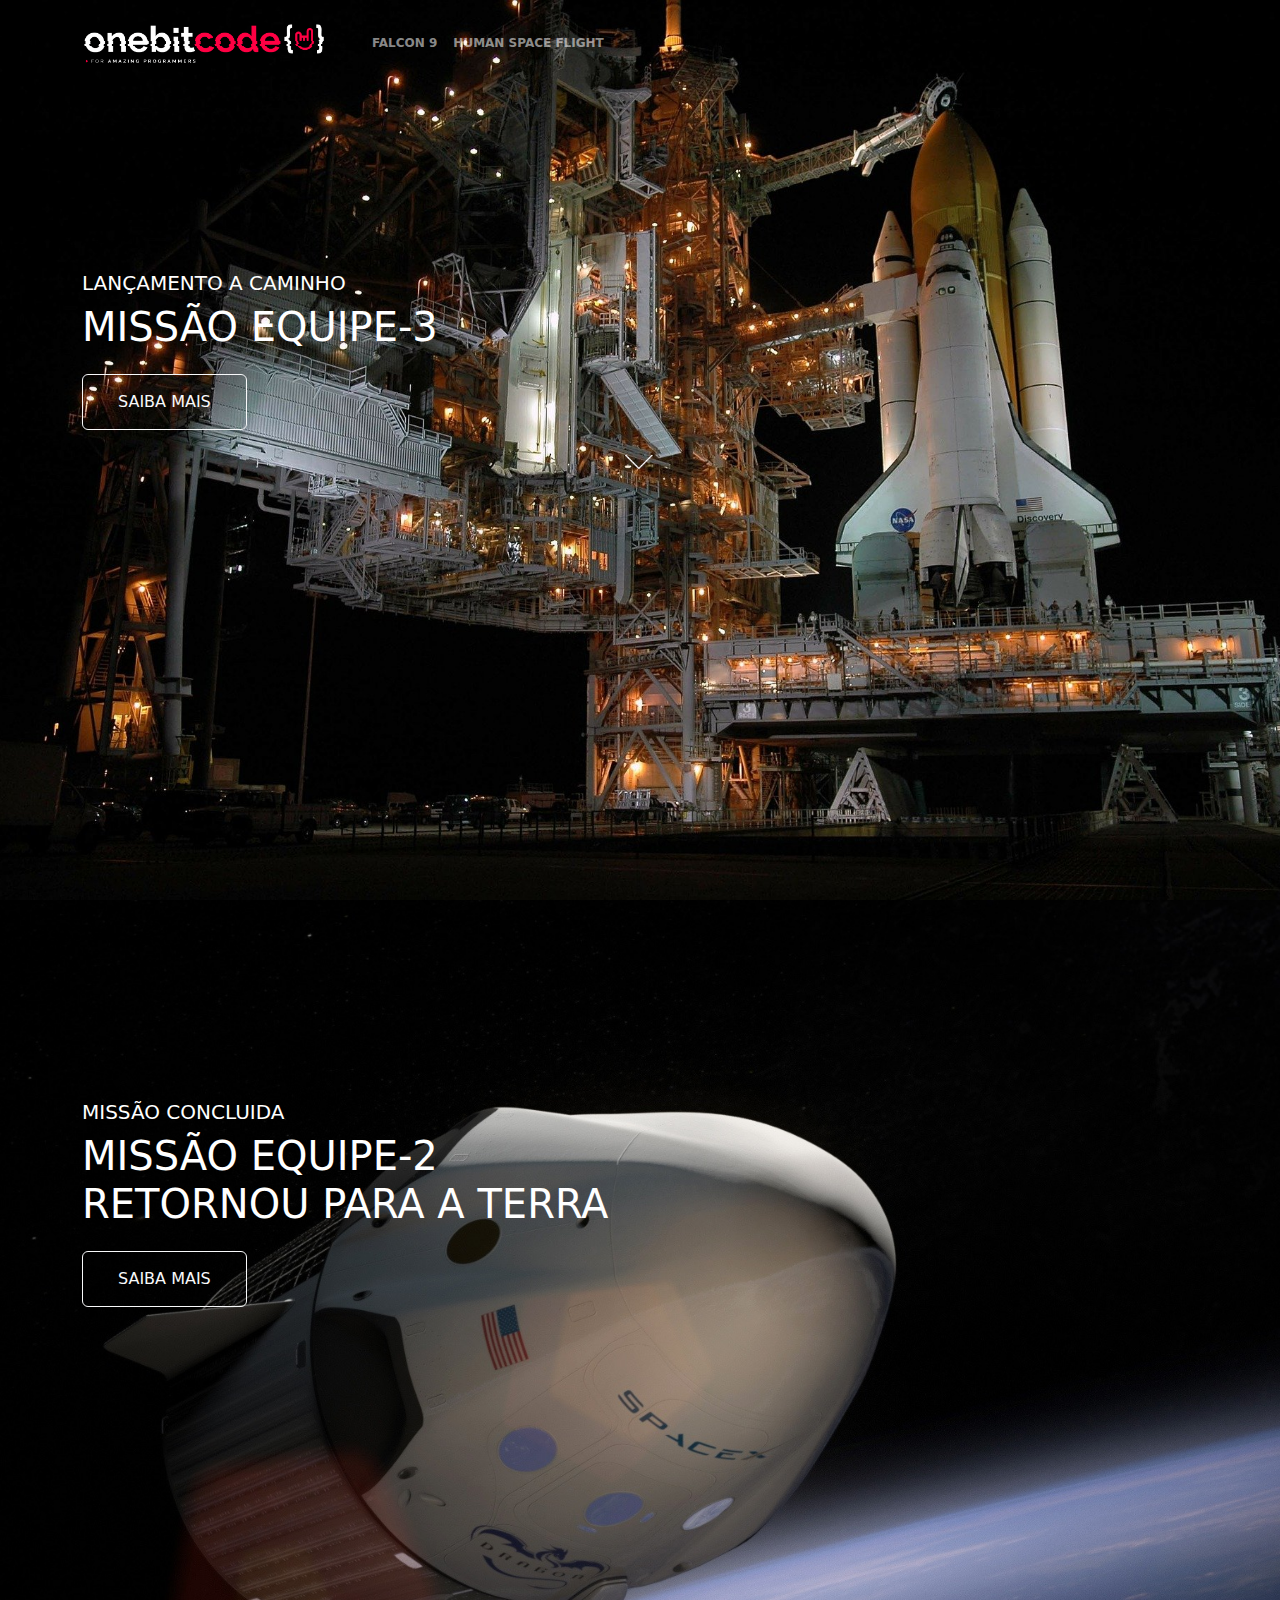
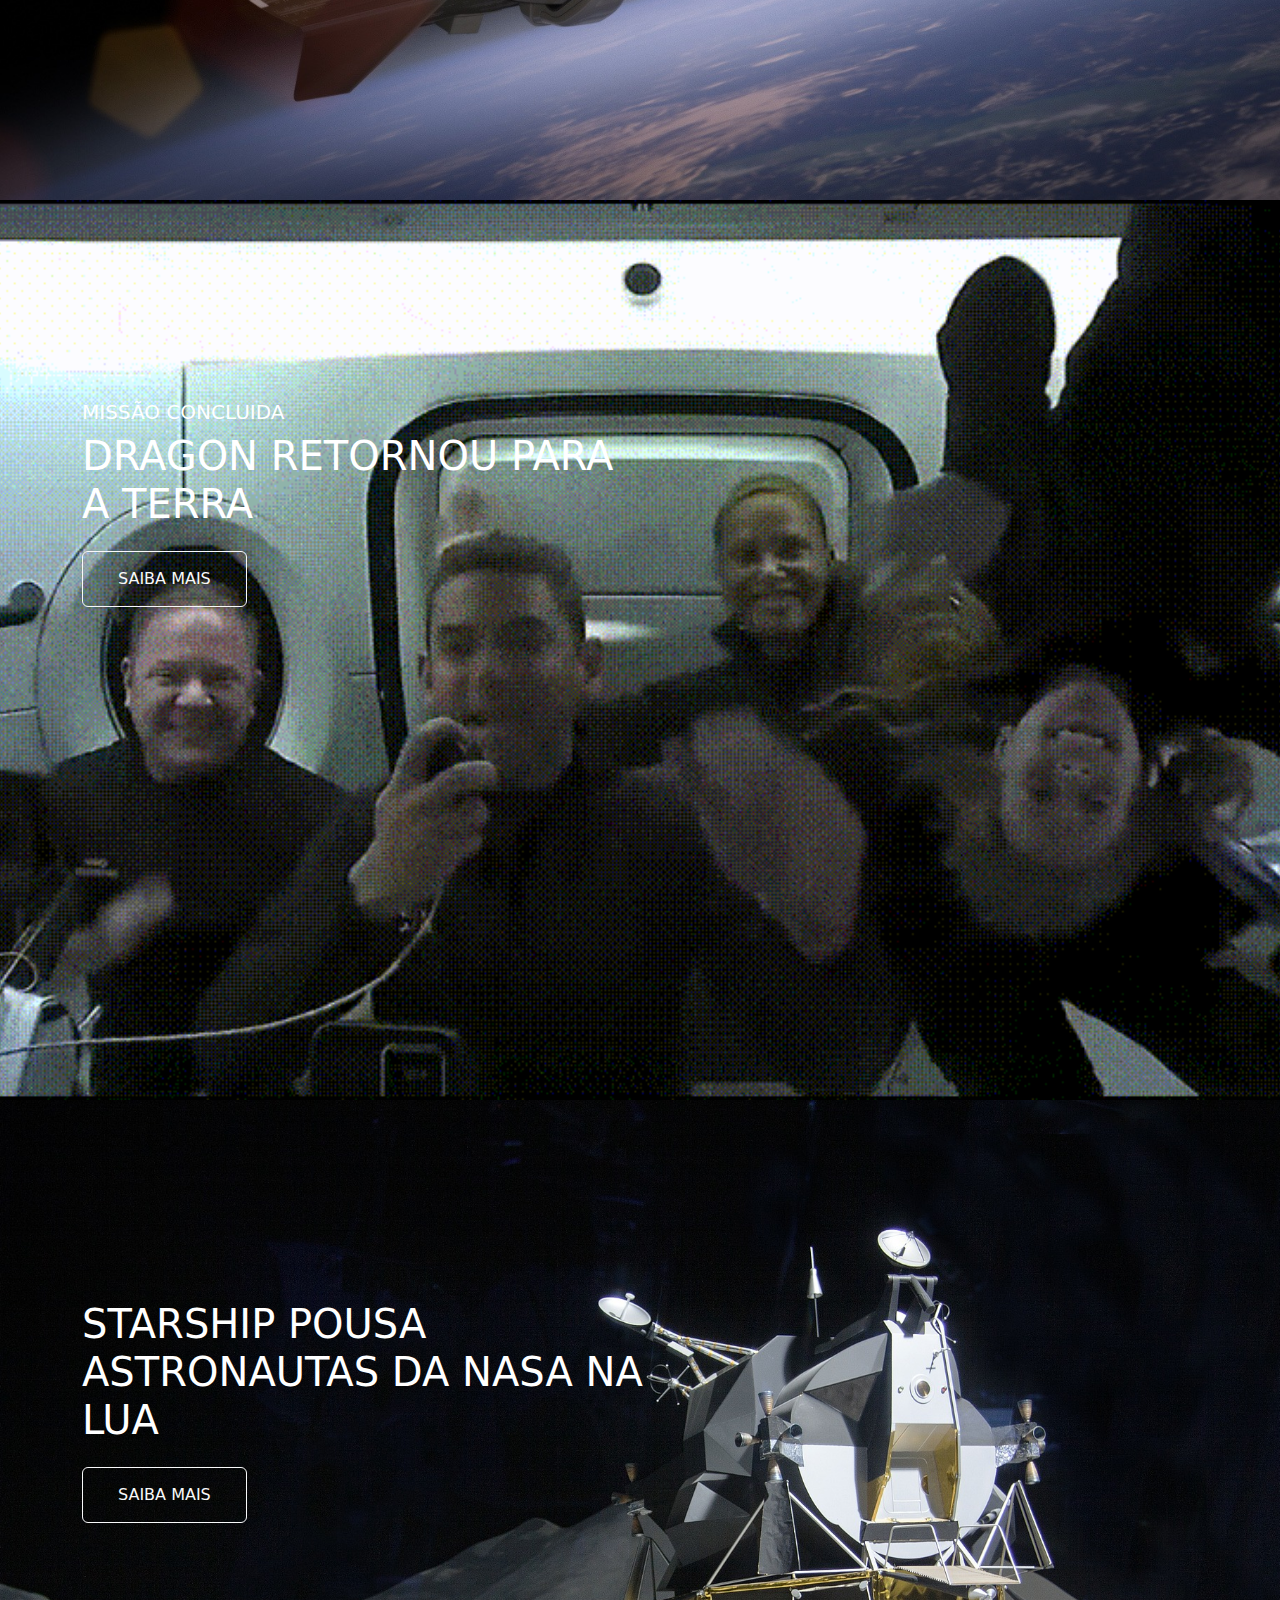
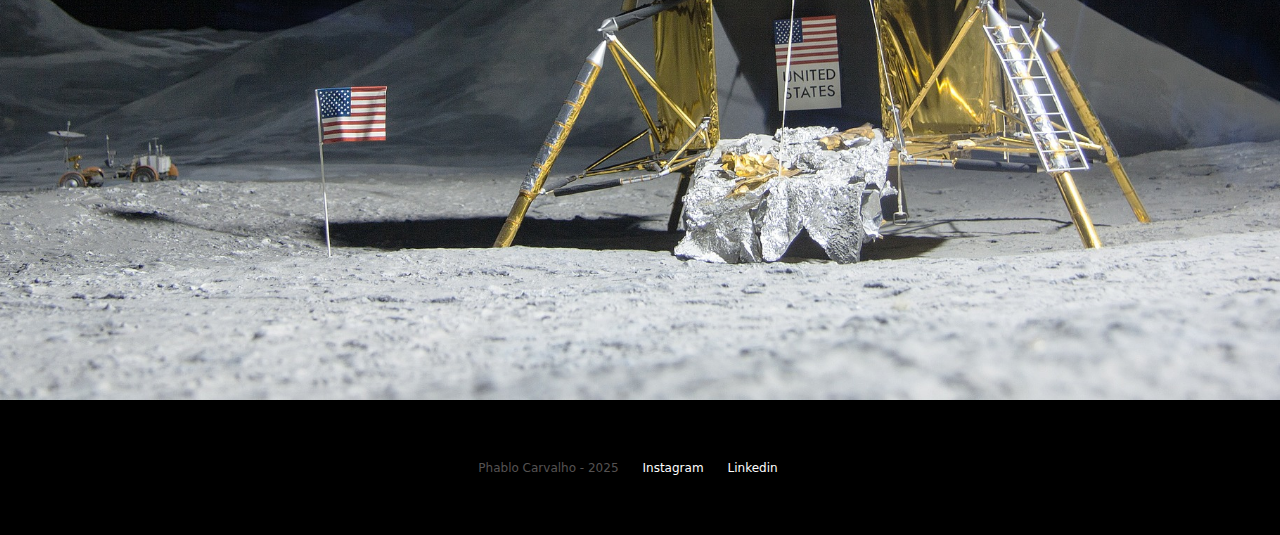
==== index.html @ 7af5f329 "first commit" ====
<!DOCTYPE html>
<html lang="en">
  <head>
    <meta charset="UTF-8" />
    <meta name="viewport" content="width=device-width, initial-scale=1.0" />
    <!-- Bootstrap CSS -->
    <link
      href="https://cdn.jsdelivr.net/npm/bootstrap@5.3.3/dist/css/bootstrap.min.css"
      rel="stylesheet"
      integrity="sha384-QWTKZyjpPEjISv5WaRU9OFeRpok6YctnYmDr5pNlyT2bRjXh0JMhjY6hW+ALEwIH"
      crossorigin="anonymous"
    />

    <!-- Lib Animação Css-->

    <!-- Favicon -->
    <link rel="shortcut icon" href="./img/favicon.png" type="image/x-icon" />

    <!-- Link do CSS -->
    <link rel="stylesheet" href="./css/style.css" />

    <title>Falcon 9</title>
  </head>
  <body>
    <div class="container-fluid container00 container01">
      <div class="container">
        <header class="header">
          <nav class="navbar navbar-expand-lg navbar-dark bg-transparent pt-4">
            <div class="container-fluid">
              <a href="/index.html">
                <img
                  src="./img/logo-obc-2021-darkbg.png"
                  alt="logo"
                  class="logoPc img-fluid"
                />
              </a>
              <button
                class="navbar-toggler"
                type="button"
                data-bs-toggle="collapse"
                data-bs-target="#navbarNav"
                aria-controls="navbarNav"
                aria-expanded="false"
                aria-label="Toggle navigation"
              >
                <span class="navbar-toggler-icon"></span>
              </button>
              <div class="collapse navbar-collapse" id="navbarNav">
                <ul class="navbar-nav">
                  <li class="nav-item">
                    <a class="nav-link" href="/falcon9.html" id="navItem"
                      >FALCON 9</a
                    >
                  </li>
                  <li class="nav-item">
                    <a class="nav-link" href="/humanSpace.html" id="navItem"
                      >HUMAN SPACE FLIGHT</a
                    >
                  </li>
                </ul>
              </div>
            </div>
          </nav>
        </header>
      </div>
      <div class="container tittlePadding">
        <p class="h5" id="launchComing">LANÇAMENTO A CAMINHO</p>
        <p class="h1 mediumTitle">MISSÃO EQUIPE-3</p>
        <button type="button" class="btn btn-outline-light mt-5" id="button">
          SAIBA MAIS
        </button>

        <div class="container text-center">
          <img src="./img/arrowDown.gif" alt="arrowDown" class="arrowDown" />
        </div>
      </div>
    </div>

    <div class="container-fluid container00 container02">
      <div class="container tittlePadding">
        <p class="h5" id="launchComing">MISSÃO CONCLUIDA</p>
        <p class="h1 shortTitle">MISSÃO EQUIPE-2 RETORNOU PARA A TERRA</p>
        <button type="button" class="btn btn-outline-light mt-5" id="button">
          SAIBA MAIS
        </button>
      </div>
    </div>

    <div class="container-fluid container00 container03">
      <div class="container tittlePadding">
        <p class="h5" id="launchComing">MISSÃO CONCLUIDA</p>
        <p class="h1 shortTitle">DRAGON RETORNOU PARA A TERRA</p>
        <button type="button" class="btn btn-outline-light mt-5" id="button">
          SAIBA MAIS
        </button>
      </div>
    </div>

    <div class="container-fluid container00 container04">
      <div class="container tittlePadding">
        <p class="h1 mediumTitle">STARSHIP POUSA ASTRONAUTAS DA NASA NA LUA</p>

        <button type="button" class="btn btn-outline-light mt-5" id="button">
          SAIBA MAIS
        </button>
      </div>
    </div>

    <footer class="container-fluid footer">
      <span class="me-4 copyOBC"> Phablo Carvalho - 2025 </span>
      <a
        href="https://www.instagram.com/phablo__carvalho/"
        class="me-4"
        target="_blank"
        >Instagram</a
      >
      <a
        href="https://www.linkedin.com/in/phablo--carvalho"
        class="me-4"
        target="_blank"
        >Linkedin</a
      >
    </footer>
    <!-- Bootstrap JS -->
    <script
      src="https://cdn.jsdelivr.net/npm/bootstrap@5.3.3/dist/js/bootstrap.bundle.min.js"
      integrity="sha384-YvpcrYf0tY3lHB60NNkmXc5s9fDVZLESaAA55NDzOxhy9GkcIdslK1eN7N6jIeHz"
      crossorigin="anonymous"
    ></script>

    <!-- Lib Animação Js -->
  </body>
</html>
---- css/style.css ----
@import url("https://fonts.googleapis.com/css2?family=Rubik:wght@400;514&display=swap");
.header {
  font-size: 12px;
  font-weight: bold;
}
.header #navItem:hover {
  color: #b9b9b9;
}

.container00 {
  min-height: 100vh;
  background-size: cover;
  background-repeat: no-repeat;
  background-position: center;
}

.arrowDown {
  display: inline-block;
  width: 90px;
  margin-top: 5px;
}

.logoPc {
  width: 240px;
  margin-left: -10px;
  margin-right: 40px;
}

#button {
  padding: 15px 35px;
}

.footer {
  background-color: black;
  height: 15vh;
  font-size: 12px;
  font-weight: 500;
  display: flex;
  align-items: center;
  justify-content: center;
}
.footer a {
  text-decoration: none;
  color: #ffffff;
}
.footer a:hover {
  color: #b9b9b9;
}
.footer .copyOBC {
  color: #555252;
}

@media (max-width: 405px) {
  .logoPc {
    width: 180px;
    margin-top: 15px;
  }
  .footer {
    font-size: 10px;
  }
}
@media (max-width: 350px) {
  .logoPc {
    width: 150px;
    margin-top: 15px;
  }
}
.container00.container01 {
  background-image: url(../../img/home.jpg);
}
.container00.container02 {
  background-image: url(../../img/foguete.jpg);
}
.container00.container03 {
  background-image: url(../../img/img_gif.gif);
}
.container00.container04 {
  background-image: url(../../img/capsula.jpg);
}

.tittlePadding {
  padding-top: 200px;
}

.shortTitle {
  width: 550px;
  margin-bottom: -25px;
}

.mediumTitle {
  width: 650px;
  margin-bottom: -25px;
}

@media (max-width: 750px) {
  .tittlePadding {
    padding-top: 120px;
  }
  .shortTitle,
  .mediumTitle {
    width: auto;
    font-size: 50px;
  }
}
@media (max-width: 380px) {
  .shortTitle,
  .mediumTitle {
    font-size: 40px;
  }
}
* {
  color: #ffffff;
}

/*# sourceMappingURL=style.css.map */
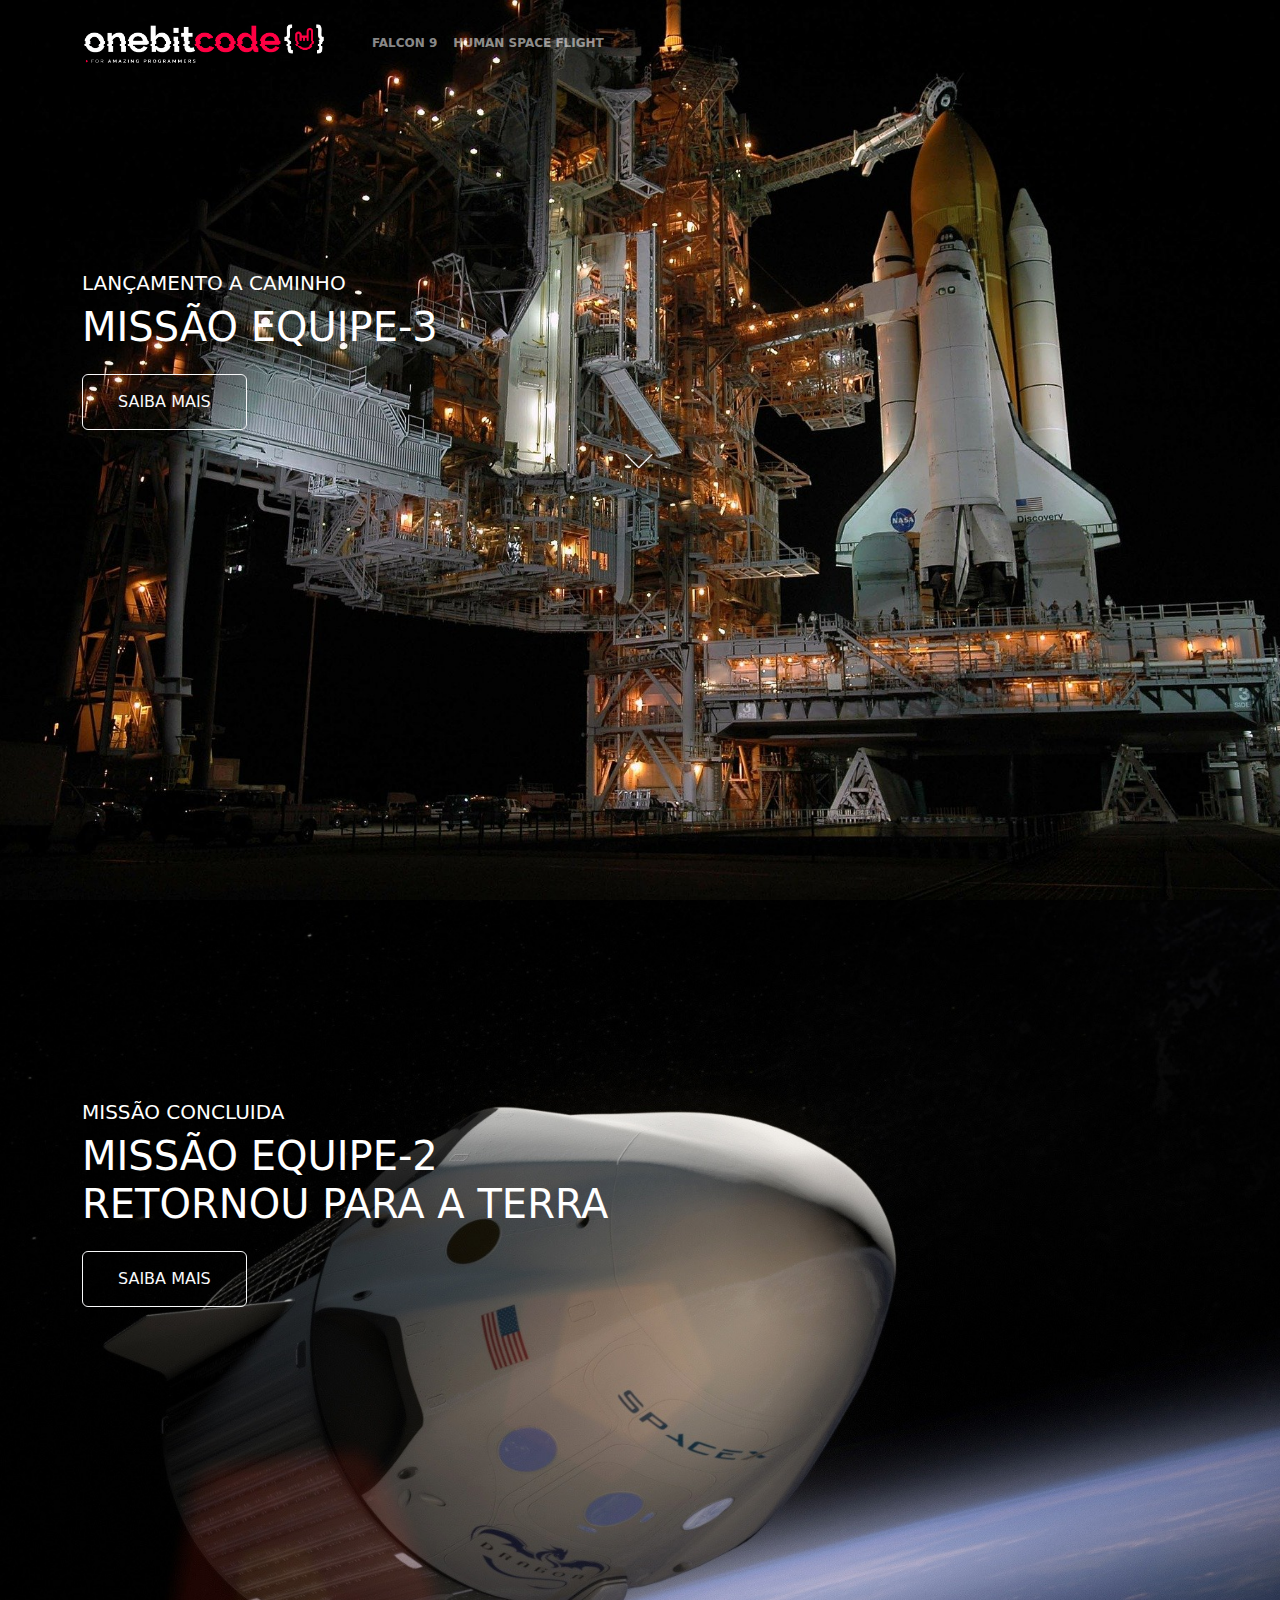
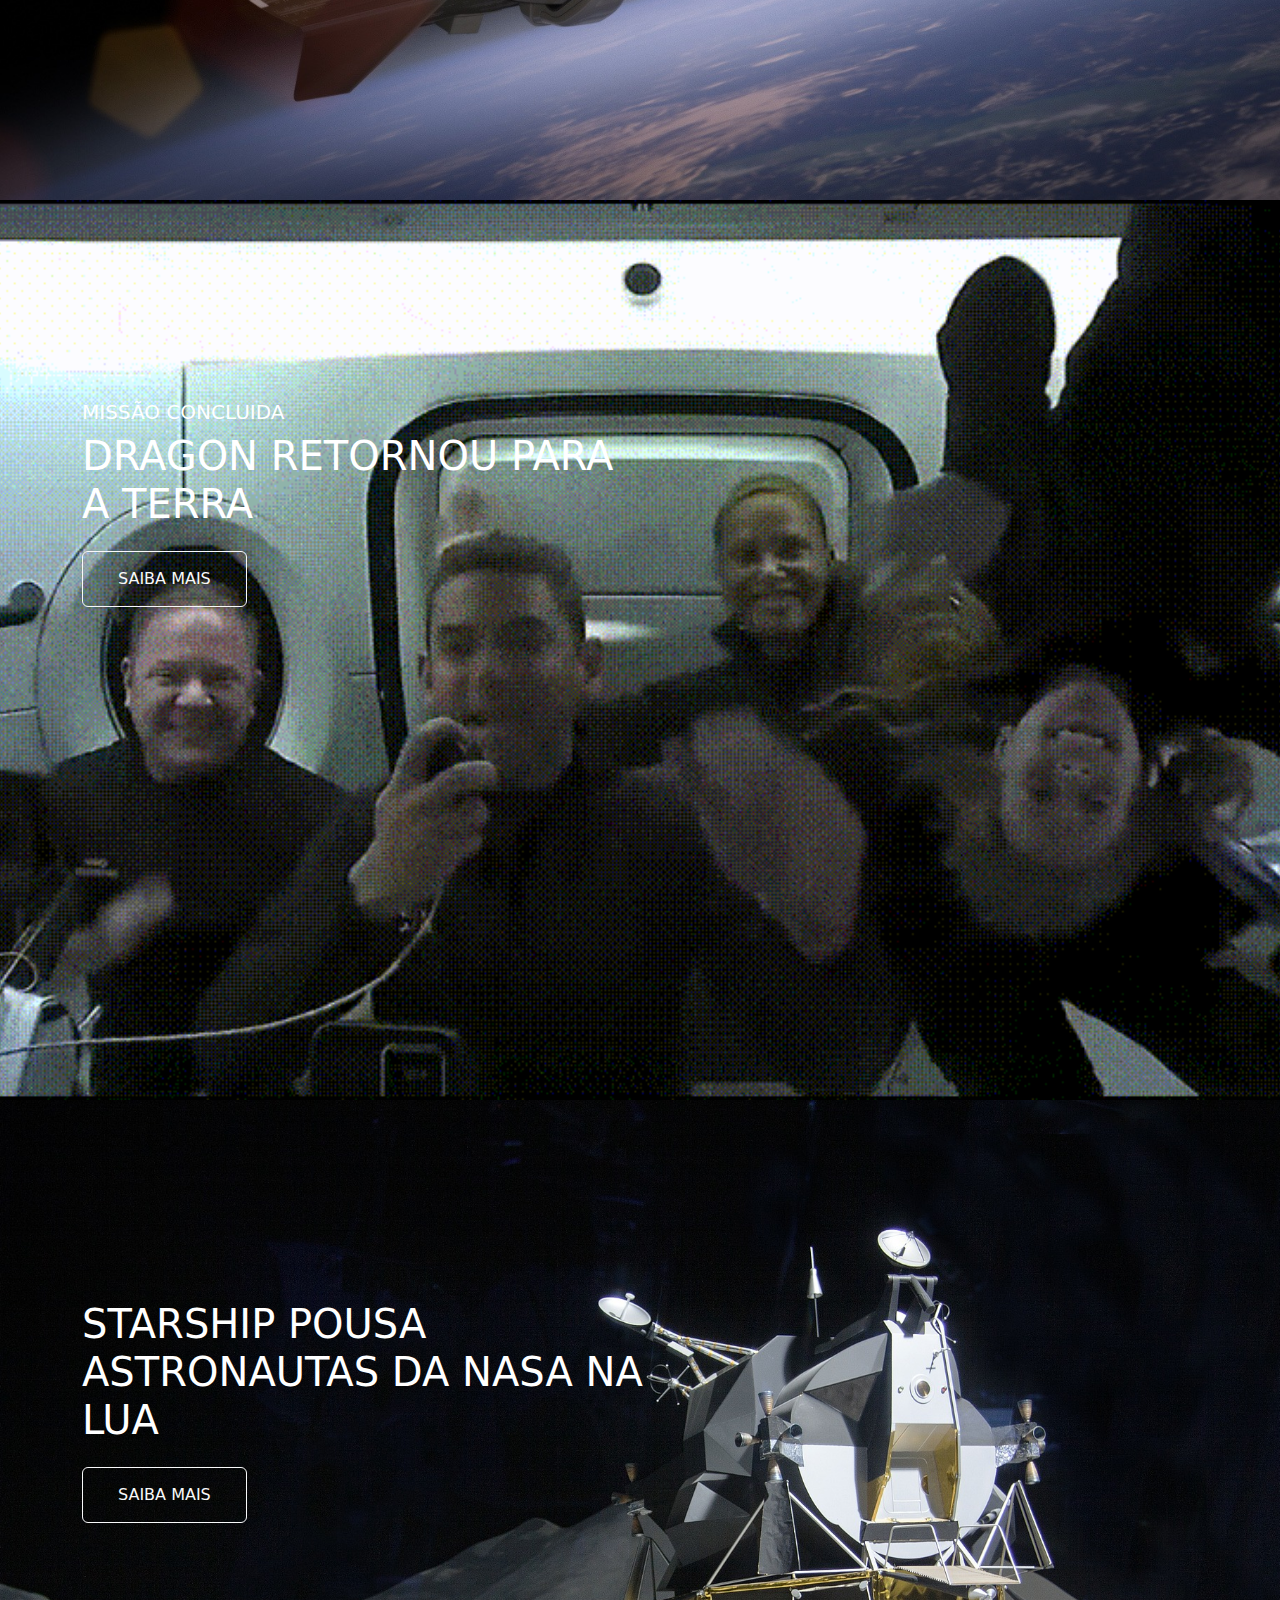
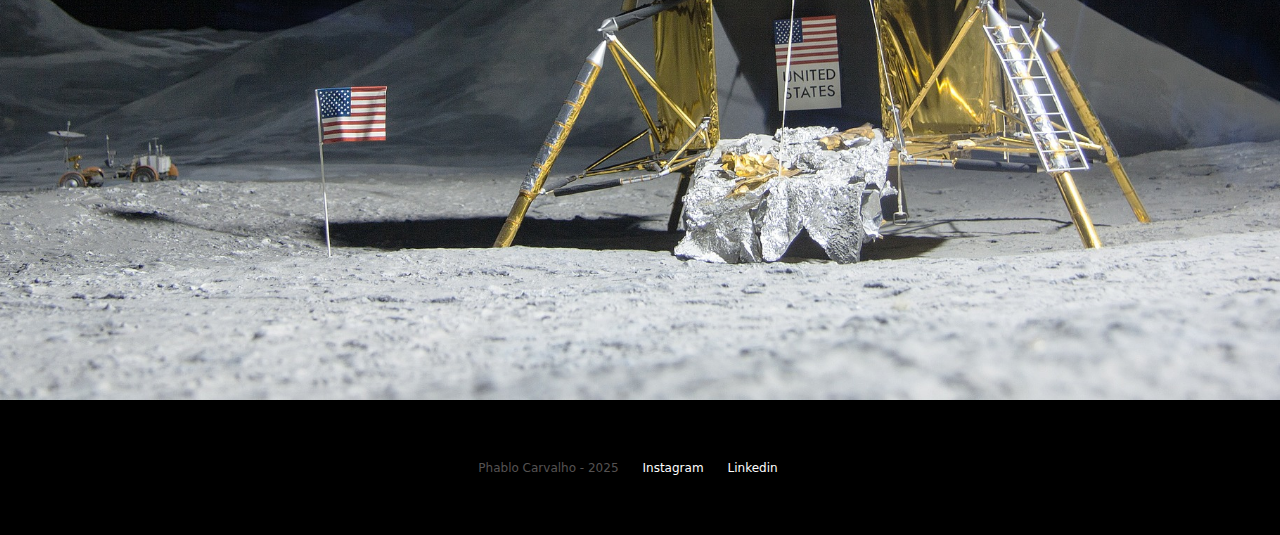
==== commit 5837f73a: "Atualiza o idioma para pt-br, ajusta margens e adiciona estilos de botão e variáveis no SCSS" ====
--- a/index.html
+++ b/index.html
@@ -1,5 +1,5 @@
 <!DOCTYPE html>
-<html lang="en">
+<html lang="pt-br">
   <head>
     <meta charset="UTF-8" />
     <meta name="viewport" content="width=device-width, initial-scale=1.0" />
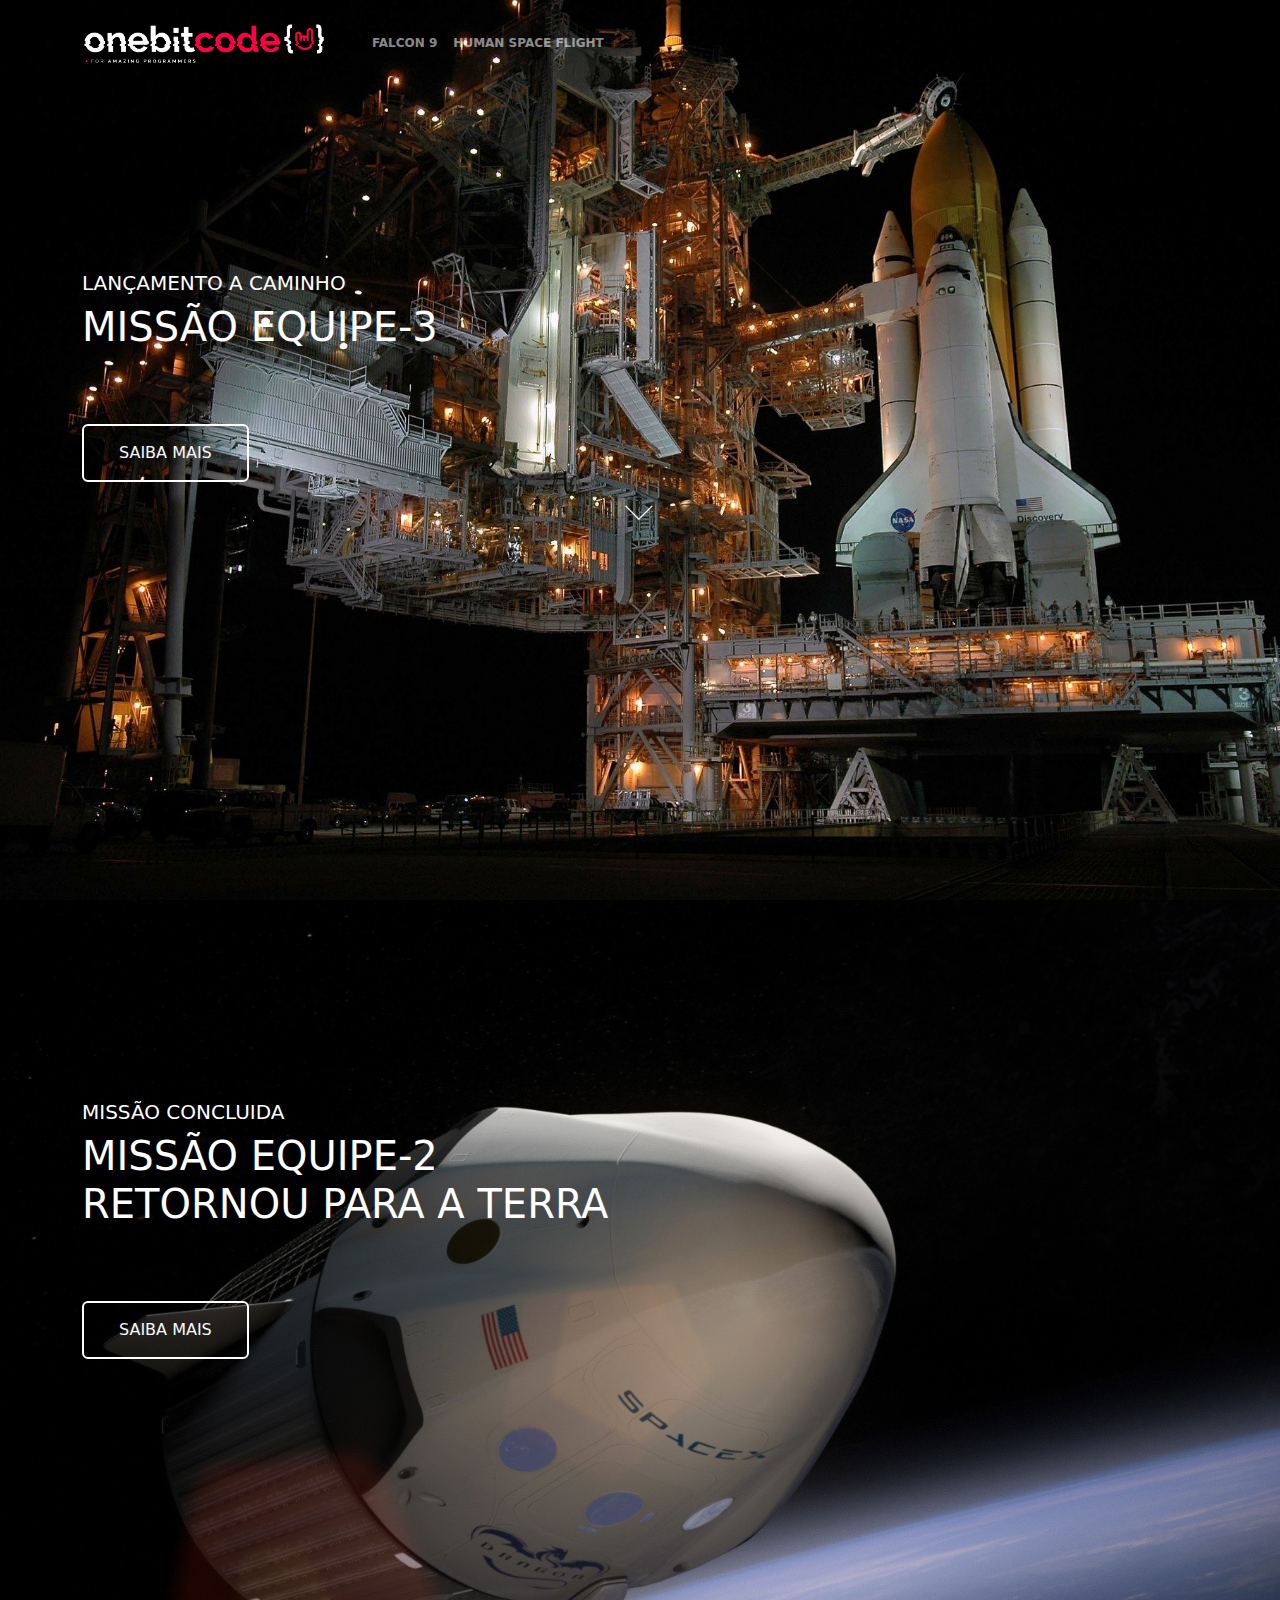
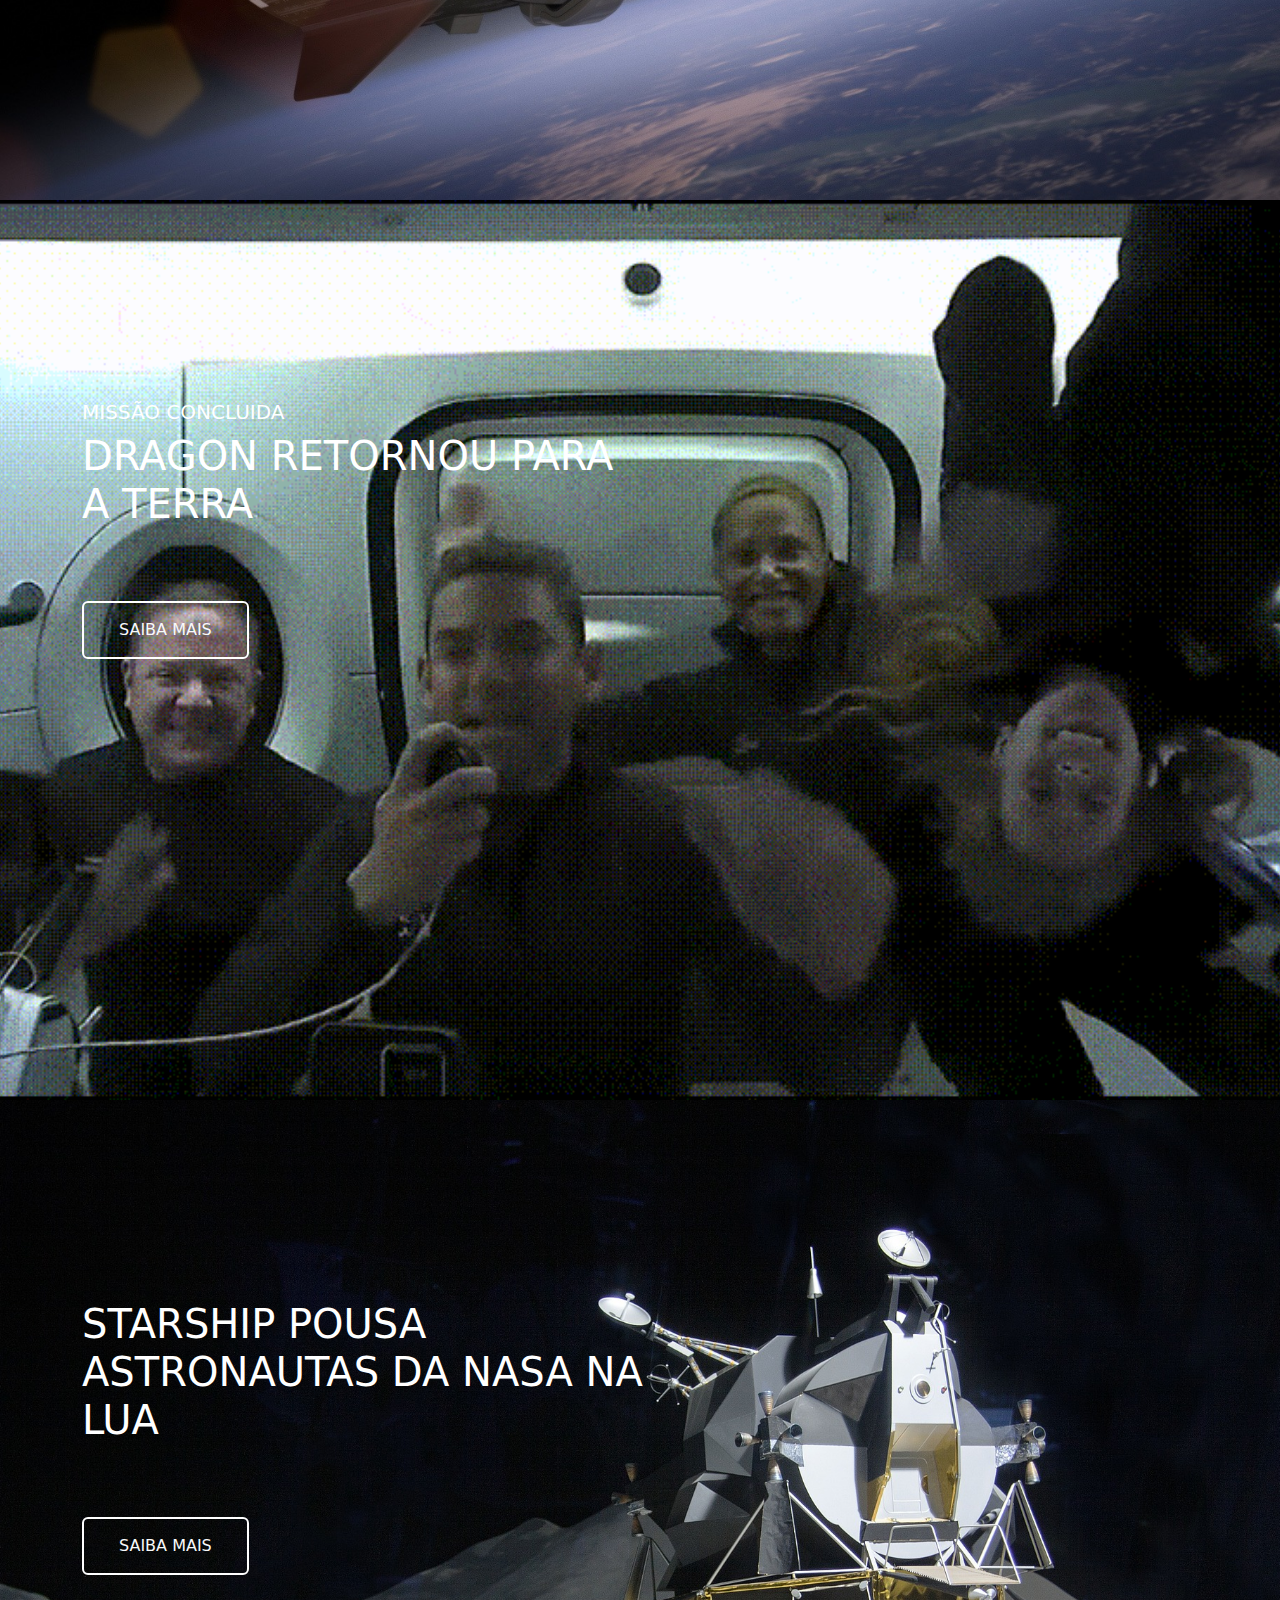
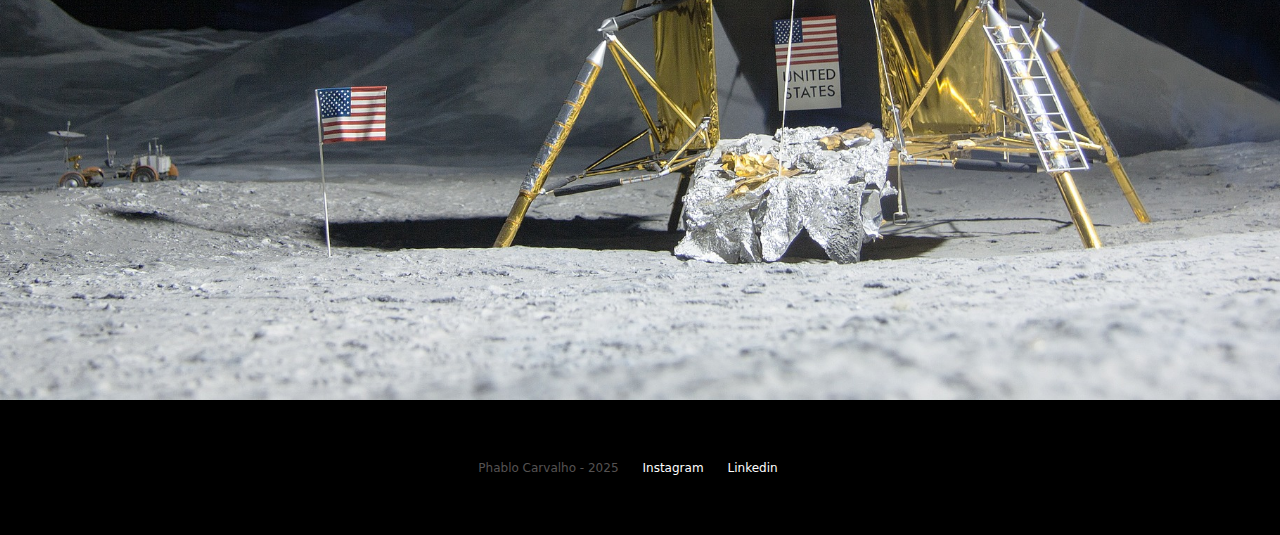
==== commit ab9c3aa3: "Update index.html" ====
--- a/index.html
+++ b/index.html
@@ -29,7 +29,7 @@
             <div class="container-fluid">
               <a href="/index.html">
                 <img
-                  src="./img/logo-obc-2021-darkbg.png"
+                  src="/img/logo-obc-2021-darkbg.png"
                   alt="logo"
                   class="logoPc img-fluid"
                 />
--- a/css/style.css
+++ b/css/style.css
@@ -28,6 +28,7 @@
 
 #button {
   padding: 15px 35px;
+  border: 2px solid #ffffff;
 }
 
 .footer {
@@ -50,6 +51,11 @@
   color: #555252;
 }
 
+@media (max-width: 449px) {
+  .downloadDesc button {
+    margin: 10px 0px;
+  }
+}
 @media (max-width: 405px) {
   .logoPc {
     width: 180px;
@@ -84,12 +90,12 @@
 
 .shortTitle {
   width: 550px;
-  margin-bottom: -25px;
+  margin-bottom: 25px;
 }
 
 .mediumTitle {
   width: 650px;
-  margin-bottom: -25px;
+  margin-bottom: 25px;
 }
 
 @media (max-width: 750px) {
@@ -108,6 +114,143 @@
     font-size: 40px;
   }
 }
+.container00.container05 {
+  background-image: url(/img/falcon9/01.jpg);
+}
+.container00.container06 {
+  background-image: url(/img/falcon9/02.jpg);
+}
+.container00.carrossel01 {
+  background-image: url(/img/falcon9/03.jpg);
+}
+.container00.carrossel02 {
+  background-image: url(/img/falcon9/04.jpg);
+}
+.container00.carrossel03 {
+  background-image: url(/img/falcon9/05.jpg);
+}
+.container00.carrossel04 {
+  background-image: url(/img/falcon9/06.jpg);
+}
+.container00.carrossel05 {
+  background-image: url(/img/falcon9/07.jpg);
+}
+.container00.container07 {
+  background-image: url(/img/falcon9/08.jpg);
+}
+
+.titleFalcon9 {
+  font-size: 90px;
+  font-family: "Rubik", sans-serif;
+  font-weight: 514;
+}
+
+.titleContent {
+  display: flex;
+  flex-direction: column;
+  height: 80vh;
+  justify-content: center;
+}
+
+.numbers {
+  background-color: black;
+  height: 40vh;
+  display: flex;
+  flex-direction: column;
+  justify-content: center;
+}
+.numbers .titleNumb {
+  font-size: 90px;
+}
+.numbers .subTitleNumb {
+  font-size: 20px;
+}
+
+.falcon9Desc {
+  font-size: 22px;
+  width: 640px;
+  line-height: 50px;
+}
+
+.containerFalcon9Desc {
+  display: grid;
+  height: 90vh;
+  align-items: center;
+  justify-content: left;
+}
+
+#overViewPosition {
+  width: 500px;
+  margin-left: 13%;
+  padding-top: 15%;
+}
+
+.carroselSlide img {
+  height: 100vh;
+}
+
+.carousselText {
+  background-color: black;
+}
+
+downloadDesc {
+  background-color: black;
+  height: 85vh;
+  padding-top: 240px;
+}
+downloadDesc a {
+  text-decoration: none;
+  color: white;
+  border-bottom: 1px solid #b9b9b9;
+}
+downloadDesc a:hover {
+  color: #b9b9b9;
+}
+
+button {
+  border: 2px solid white;
+  margin-right: 10px;
+}
+
+@media (max-width: 768px) {
+  .numbers .titleNumb {
+    font-size: 80px;
+  }
+  .numbers .subTitleNumb {
+    font-size: 18px;
+  }
+  #overViewPosition {
+    padding-top: 35%;
+  }
+  .falcon9Desc {
+    width: auto;
+  }
+}
+@media (max-width: 575px) {
+  .numbers {
+    height: 60vh;
+  }
+  #overViewPosition {
+    width: auto;
+    margin-left: auto;
+  }
+}
+@media (max-width: 375px) {
+  .titleFalcon9 {
+    font-size: 50px;
+  }
+  .falcon9Desc {
+    line-height: auto;
+    font-size: 18px;
+  }
+  .subTitleFalcon {
+    font-size: 16px;
+  }
+}
+tbody {
+  color: white;
+}
+
 * {
   color: #ffffff;
 }
